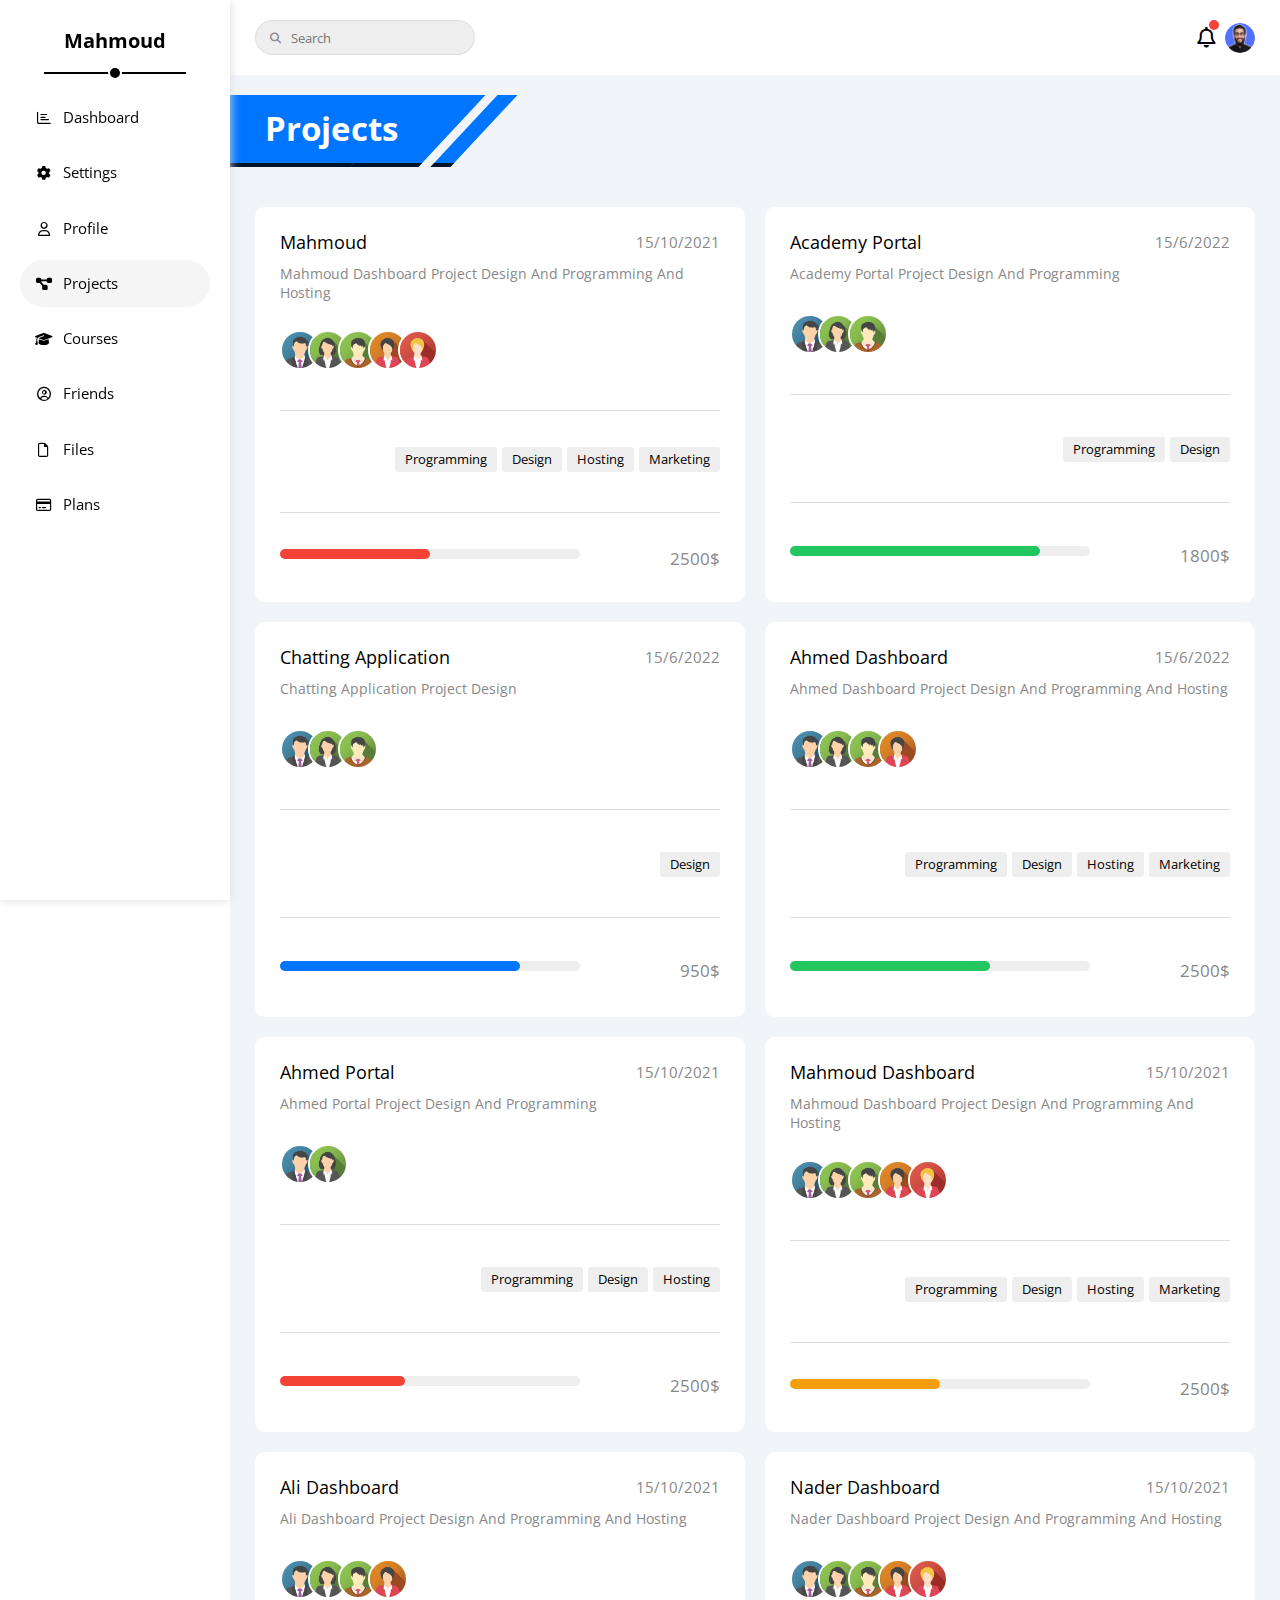
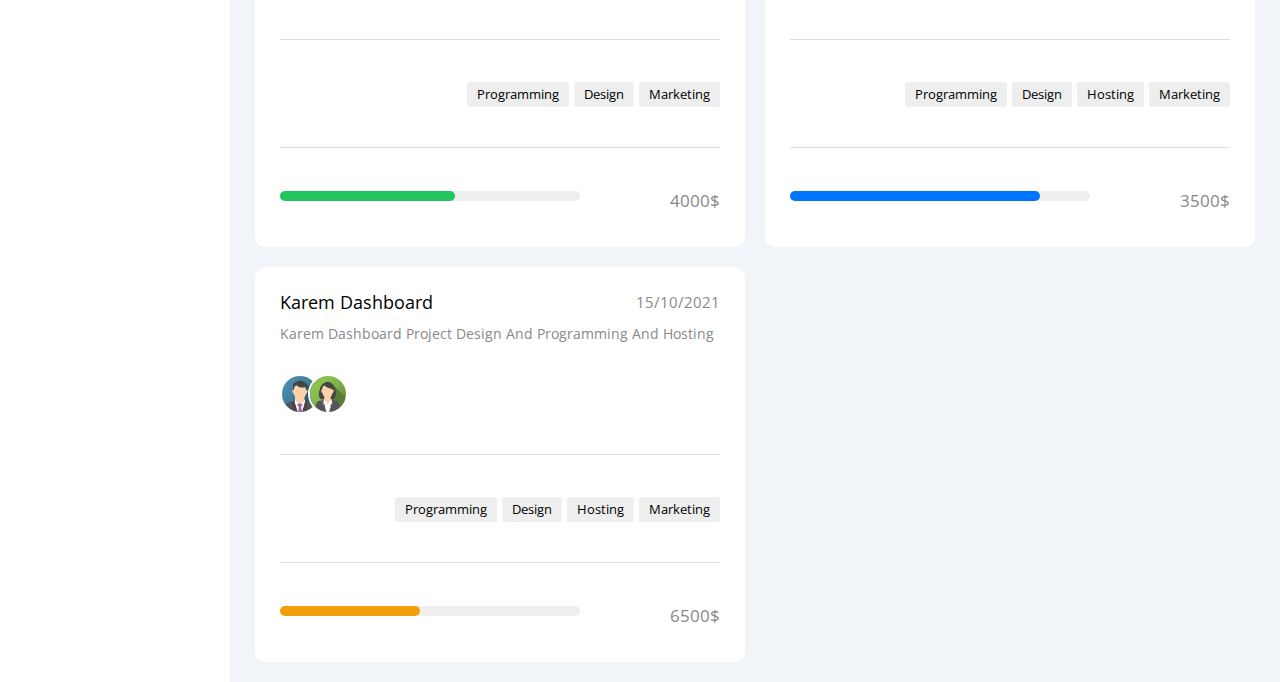
==== projects.html @ 9f6b550f "upload the project" ====
<!DOCTYPE html>
<html lang="en">

<head>
  <meta charset="UTF-8">
  <meta http-equiv="X-UA-Compatible" content="IE=edge">
  <meta name="viewport" content="width=device-width, initial-scale=1.0">
  <meta name="description" content="my third project with html and css only , and it is a fully responsive">
  <!-- to normalize all elements -->
  <link rel="stylesheet" href="css/normalize.css">
  <!-- fontawesome -->
  <link rel="stylesheet" href="css/all.min.css">
  <!-- fonts -->
  <link rel="preconnect" href="https://fonts.googleapis.com" />
  <link rel="preconnect" href="https://fonts.gstatic.com" crossorigin />
  <link href="https://fonts.googleapis.com/css2?family=Open+Sans:wght@300;500&#038;display=swap" rel="stylesheet" />
  <!-- style sheet  -->
  <link rel="stylesheet" href="css/framework.css">
  <link rel="stylesheet" href="css/style.css">
  <title>M-Projects</title>
</head>

<body>
  <div class="page">
    <aside>
      <p class="letter">M</p>
      <p class="word">Mahmoud</p>
      <ul>
        <li>
          <a href="index.html"><i class="fa-regular fa-chart-bar fa-fw"></i><span>Dashboard</span></a>
        </li>
        <li><a href="settings.html"><i class="fa-solid fa-gear fa-fw"></i><span>Settings</span></a></li>
        <li>
          <a href="profile.html"><i class="fa-regular fa-user fa-fw"></i><span>Profile</span></a>
        </li>
        <li class="active"><a href="projects.html"><i
              class="fa-solid fa-diagram-project fa-fw"></i><span>Projects</span></a></li>
        <li><a href="courses.html"><i class="fa-solid fa-graduation-cap fa-fw"></i><span>Courses</span></a></li>
        <li><a href="friends.html"><i class="fa-regular fa-circle-user fa-fw"></i><span>Friends</span></a></li>
        <li><a href="files.html"><i class="fa-regular fa-file fa-fw"></i><span>Files</span></a></li>
        <li><a href="plans.html"><i class="fa-regular fa-credit-card fa-fw"></i><span>Plans</span></a></li>
      </ul>
    </aside>

    <main>
      <section class="head-section">
        <form class="text-field">
          <input type="search" name="" id="" placeholder="Search">
        </form>

        <div class="profile-info">
          <i class="fa-regular fa-bell fa-lg"></i>
          <img src="imgs/me.png" alt="">
        </div>
      </section>


      <div class="main-main">
        <section class="title">
          projects
        </section>

        <section class="mid-section">
          <div class="card card22 c-proj" date="15/10/2021">
            <div class="title-small">
              <p class="fw-normal">Mahmoud </p>
              <span>Mahmoud Dashboard Project Design And Programming And Hosting</span>
            </div>

            <div class="container-col">
              <div class="images">
                <img src="imgs/team-01.png" alt="">
                <img src="imgs/team-02.png" alt="">
                <img src="imgs/team-03.png" alt="">
                <img src="imgs/team-04.png" alt="">
                <img src="imgs/team-05.png" alt="">
              </div>

              <div class="skills card22-s">
                <span>Programming</span>
                <span>Design</span>
                <span>Hosting</span>
                <span>Marketing</span>
              </div>

              <div class="card22-bar">
                <span class="br-down"></span>
                <span class="br-up back-red" style="width: 150px;"></span>
                <span class="cash">2500$</span>
              </div>
            </div>
          </div>

          
          <div class="card card22 c-proj" date="15/6/2022">
            <div class="title-small">
              <p class="fw-normal">Academy Portal</p>
              <span>Academy Portal Project Design And Programming</span>
            </div>

            <div class="container-col">
              <div class="images">
                <img src="imgs/team-01.png" alt="">
                <img src="imgs/team-02.png" alt="">
                <img src="imgs/team-03.png" alt="">
              </div>

              <div class="skills card22-s">
                <span>Programming</span>
                <span>Design</span>
              </div>

              <div class="card22-bar">
                <span class="br-down"></span>
                <span class="br-up back-green" style="width: 250px;"></span>
                <span class="cash">1800$</span>
              </div>
            </div>
          </div>

          <div class="card card22 c-proj" date="15/6/2022">
            <div class="title-small">
              <p class="fw-normal">Chatting Application</p>
              <span>Chatting Application Project Design</span>
            </div>

            <div class="container-col">
              <div class="images">
                <img src="imgs/team-01.png" alt="">
                <img src="imgs/team-02.png" alt="">
                <img src="imgs/team-03.png" alt="">
              </div>

              <div class="skills card22-s">
                <span>Design</span>
              </div>

              <div class="card22-bar">
                <span class="br-down"></span>
                <span class="br-up back-blue" style="width: 240px;"></span>
                <span class="cash">950$</span>
              </div>
            </div>
          </div>

          <div class="card card22 c-proj" date="15/6/2022">
            <div class="title-small">
              <p class="fw-normal">Ahmed Dashboard</p>
              <span>Ahmed Dashboard Project Design And Programming And Hosting</span>
            </div>

            <div class="container-col">
              <div class="images">
                <img src="imgs/team-01.png" alt="">
                <img src="imgs/team-02.png" alt="">
                <img src="imgs/team-03.png" alt="">
                <img src="imgs/team-04.png" alt="">
              </div>

              <div class="skills card22-s">
                <span>Programming</span>
                <span>Design</span>
                <span>Hosting</span>
                <span>Marketing</span>
              </div>

              <div class="card22-bar">
                <span class="br-down"></span>
                <span class="br-up back-green" style="width: 200px;"></span>
                <span class="cash">2500$</span>
              </div>
            </div>
          </div>

          <div class="card card22 c-proj" date="15/10/2021">
            <div class="title-small">
              <p class="fw-normal">Ahmed Portal</p>
              <span>Ahmed Portal Project Design And Programming</span>
            </div>

            <div class="container-col">
              <div class="images">
                <img src="imgs/team-01.png" alt="">
                <img src="imgs/team-02.png" alt="">
              </div>

              <div class="skills card22-s">
                <span>Programming</span>
                <span>Design</span>
                <span>Hosting</span>
              </div>

              <div class="card22-bar">
                <span class="br-down"></span>
                <span class="br-up back-red" style="width: 125px;"></span>
                <span class="cash">2500$</span>
              </div>
            </div>
          </div>

          <div class="card card22 c-proj" date="15/10/2021">
            <div class="title-small">
              <p class="fw-normal">Mahmoud Dashboard</p>
              <span>Mahmoud Dashboard Project Design And Programming And Hosting</span>
            </div>

            <div class="container-col">
              <div class="images">
                <img src="imgs/team-01.png" alt="">
                <img src="imgs/team-02.png" alt="">
                <img src="imgs/team-03.png" alt="">
                <img src="imgs/team-04.png" alt="">
                <img src="imgs/team-05.png" alt="">
              </div>

              <div class="skills card22-s">
                <span>Programming</span>
                <span>Design</span>
                <span>Hosting</span>
                <span>Marketing</span>
              </div>

              <div class="card22-bar">
                <span class="br-down"></span>
                <span class="br-up back-orange" style="width: 150px;"></span>
                <span class="cash">2500$</span>
              </div>
            </div>
          </div>

          <div class="card card22 c-proj" date="15/10/2021">
            <div class="title-small">
              <p class="fw-normal">Ali Dashboard</p>
              <span>Ali Dashboard Project Design And Programming And Hosting</span>
            </div>

            <div class="container-col">
              <div class="images">
                <img src="imgs/team-01.png" alt="">
                <img src="imgs/team-02.png" alt="">
                <img src="imgs/team-03.png" alt="">
                <img src="imgs/team-04.png" alt="">
              </div>

              <div class="skills card22-s">
                <span>Programming</span>
                <span>Design</span>
                <span>Marketing</span>
              </div>

              <div class="card22-bar">
                <span class="br-down"></span>
                <span class="br-up back-green" style="width: 175px;"></span>
                <span class="cash">4000$</span>
              </div>
            </div>
          </div>

          <div class="card card22 c-proj" date="15/10/2021">
            <div class="title-small">
              <p class="fw-normal">Nader Dashboard</p>
              <span>Nader Dashboard Project Design And Programming And Hosting</span>
            </div>

            <div class="container-col">
              <div class="images">
                <img src="imgs/team-01.png" alt="">
                <img src="imgs/team-02.png" alt="">
                <img src="imgs/team-03.png" alt="">
                <img src="imgs/team-04.png" alt="">
                <img src="imgs/team-05.png" alt="">
              </div>

              <div class="skills card22-s">
                <span>Programming</span>
                <span>Design</span>
                <span>Hosting</span>
                <span>Marketing</span>
              </div>

              <div class="card22-bar">
                <span class="br-down"></span>
                <span class="br-up back-blue" style="width: 250px;"></span>
                <span class="cash">3500$</span>
              </div>
            </div>
          </div>

          <div class="card card22 c-proj" date="15/10/2021">
            <div class="title-small">
              <p class="fw-normal">Karem Dashboard</p>
              <span>Karem Dashboard Project Design And Programming And Hosting</span>
            </div>

            <div class="container-col">
              <div class="images">
                <img src="imgs/team-01.png" alt="">
                <img src="imgs/team-02.png" alt="">
              </div>

              <div class="skills card22-s">
                <span>Programming</span>
                <span>Design</span>
                <span>Hosting</span>
                <span>Marketing</span>
              </div>

              <div class="card22-bar">
                <span class="br-down"></span>
                <span class="br-up back-orange" style="width: 140px;"></span>
                <span class="cash">6500$</span>
              </div>
            </div>
          </div>


        </section>

      </div>

    </main>
  </div>
</body>

</html>
---- css/framework.css ----
.c-orange {
    color: #f59e0b;
}
.back-orange {
    background-color: #f59e0b;
}

.back-orange-opacity {
    background-color: #f59f0b60;
}

.c-red {
    color: #f44336;
}

.back-red {
    background-color: #f44336;
}
.back-red-opacity {
    background-color: #f4433685;
}


.c-blue {
    color: #0075ff;
}
.back-blue {
    background-color: #0075ff;
}

.back-blue-opacity {
    background-color: #0077ff6b;
}


.c-green {
    color: #22c55e;
}
.back-green {
    background-color: #22c55e;
}

.back-green-opacity {
    background-color: #22c55e6e;
}

.container-col  {
    display: flex;
    flex-direction: column;
    justify-content: space-around;
    gap: 20px;
    height: 100%;
}

.container-row {
    display: flex;
    justify-content: space-between;
    align-items: center;
    
}

.not-img{
    width: auto;
    height: auto;
    border-radius: 0;
}

.twit {
    background-color: #1da1f2 !important;
}

.face {
    background-color: #1877f2 !important;
}

.yotube {
    background-color: #ff0000 !important;
}

.linked {
    background-color: #0077b5 !important;
}

.fw-normal {
    font-weight: normal !important;
}
---- css/style.css ----
@import url('https://fonts.googleapis.com/css2?family=Cairo:wght@600&display=swap');


* {
	box-sizing: border-box;
	-webkit-box-sizing: border-box;
	-moz-box-sizing: border-box;
	padding: 0;
	margin: 0;
}

:root {
	--c-input-back: #eee;
	--c-grey-opacity: #f6f6f6;
	--c-font-gray: #888;
	--c-border-gray: #ddd;
	--c-red: #f44336;
	--c-orange: #f59e0b;
	--c-green: #22c55e;
	--c-blue: #0075ff;
	--twit: #1da1f2;
	--face: #1877f2;
	--yotube: #ff0000;
	--linked: #0077b5;
	--hover: #f5f5f5;
	--transition-time: 0.5s;
}

html {
	scroll-behavior: smooth;
	font-size: 10px;
}



body {
	font-family: "Open Sans", sans-serif;
	text-transform: capitalize;
	font-weight: normal;

}

a {
	text-decoration: none;
	cursor: pointer;
	color: unset;
}

ul {
	list-style: none;
}

.container {
	padding-left: 15px;
	padding-right: 15px;
	margin-left: auto;
	margin-right: auto;
}

.main-title {
	margin-bottom: 30px;
	line-height: 1.6;
}

.main-title span {
	color: var(--c-font-gray);
}

.title-small p {
	font-weight: bold;
	font-size: 1.6rem;
	margin-bottom: 3px;
}

.title-small span {
	color: var(--c-font-gray);
	font-size: 1.25rem;
}


/* mobile */
@media (max-width: 767px) {
	.main-title {
		text-align: center;
		margin-bottom: 20px;
	}
}

img {
	width: 30px;
	height: 30px;
	border-radius: 50%;
}

button {
	padding: 5px 20px;
	font-size: 1.3rem;
	font-weight: bold;
	letter-spacing: 1.5px;
	line-height: 2rem;
	color: white;
	background-color: var(--c-red);
	border: transparent;
	outline: transparent;
	border-radius: 9999px;
	text-transform: capitalize;
	cursor: pointer;
}

/* mobile */
@media (max-width: 767px) {
	/* .container {
				width: 650px;
		} */
}

/* Small */
@media (min-width: 768px) {
	.container {
		width: 750px;
	}
}

/* Medium */
@media (min-width: 992px) {
	.container {
		width: 970px;
	}
}

/* Large */
@media (min-width: 1200px) {
	.container {
		width: 1170px;
	}
}

/* start home page */
.page {
	display: flex;
	min-height: 100vh;
	width: 100%;
	overflow: hidden;
}

/* start aside bar */
aside {
	width: 230px;
	padding: 20px;
	display: flex;
	align-items: center;
	flex-direction: column;
	gap: 20px;
	box-shadow: 0 0 10px var(--c-border-gray);
	height: 100vh;
	position: fixed;
	background-color: white;
	z-index: 99999;
}


/* mobile */
@media (max-width: 767px) {
	aside {
		width: 60px;
		padding: 10px;
	}
}

aside p {
	font-size: 2rem;
	font-weight: bold;
	line-height: 2px;
	color: black;
	padding: 20px 20px 30px 20px;
	display: flex;
	justify-content: center;
	align-items: center;
	border-bottom: 2px solid black;
	position: relative;
}


aside p::before {
	content: '';
	position: absolute;
	width: 10px;
	height: 10px;
	border-radius: 50%;
	background-color: black;
	border: 2px solid white;
	bottom: -8px;
}

.letter {
	display: none;
}

/* mobile */
@media (max-width: 767px) {
	.letter {
		display: block;
		font-size: 2.5rem;
		border-bottom: none;


	}

	aside .word {
		border-bottom: none;
		padding: 15px;
		display: none;
	}

	aside p::before {
		display: none;
	}
}

aside ul {
	display: flex;
	flex-direction: column;
	gap: 8px;
	width: 100%;

}

aside ul li {
	width: 100%;
	border-radius: 9999px;
	padding: 15px;
	cursor: pointer;
	display: flex;
	align-items: center;
	justify-content: flex-start;
}

.active {
	background-color: #f5f5f5;
}

@media (max-width: 767px) {
	aside ul li {
		display: flex;
		justify-content: center;
	}
}

aside ul li:hover {
	background-color: var(--c-grey-opacity);
}

aside ul a {
	font-size: 1.5rem;

}

aside ul i {
	font-size: 1.4rem;
	margin-right: 10px;
}


/* mobile */
@media (max-width: 767px) {
	aside ul li span {
		display: none;
	}

	aside ul i {
		margin-right: 0;
	}
}

/* end aside bar */

/* start main */
main {
	margin-left: 230px;
	width: 100%;
	display: flex;
	flex-direction: column;
}

/* mobile */
@media (max-width: 767px) {
	main {
		margin-left: 60px;
		width: 100%;
	}

}

main section {
	padding: 20px 25px;
}

/* start head-section */
main .head-section {
	display: flex;
	width: 100%;
	justify-content: space-between;
	align-items: center;

}

.head-section .text-field input {
	width: 220px;
	height: 35px;
	padding: 10px 35px;
	font-size: 1.3rem;
	border-radius: 9999px;
	border: 1px solid var(--c-border-gray);
	outline: transparent;
}

.head-section .text-field {
	position: relative;
}

.head-section .text-field::before {
	font-family: "Font Awesome 6 Free";
	content: "\f002";
	font-weight: 900;
	left: 20px;
	top: 50%;
	transform: translate(-50%, -50%);
	position: absolute;
	font-size: 1.1rem;
	display: flex;
	justify-content: center;
	align-items: center;
	color: #888a97;
}

.head-section .profile-info {
	display: flex;
	align-items: center;
	justify-content: center;
	gap: 10px;
	position: relative;
	cursor: pointer;
}

.head-section .profile-info i {
	font-size: 2.1rem;
	display: flex;
	align-items: center;
}

.head-section .profile-info::before {
	content: '';
	position: absolute;
	width: 10px;
	height: 10px;
	border-radius: 50%;
	background-color: var(--c-red);
	left: 12px;
	top: -3px;
}




/* end head-section */

/* start main-main */
.main-main {
	display: flex;
	flex-direction: column;
	gap: 20px;
	background-color: #f1f5f9;
}

.title {
	margin-top: 20px;
	margin-left: -5px;
	font-size: 3.3rem;
	background-color: #0075ff;
	color: white;
	font-weight: bold;
	position: relative;
	padding: 15px 20px 15px 40px;
	left: 0;
	width: fit-content;
	z-index: 2;
	border-bottom: 4px solid #001329;


}


.title::after {
	content: '';
	position: absolute;
	width: 68px;
	height: 100%;
	background-color: #0075ff;
	right: -34px;
	transform: skew(-43deg, 0deg);
	top: 0px;
	z-index: -1;
	border-bottom: 4px solid #001329;


}

.title::before {
	content: "";
	position: absolute;
	width: 20px;
	height: 100%;
	background-color: #0075ff;
	right: -66px;
	transform: skew(-43deg, 0deg);
	top: 0px;
	z-index: -1;
	border-bottom: 4px solid #001329;




}

/* start mid-section */
.mid-section {
	display: grid;
	grid-template-columns: repeat(auto-fill, minmax(450px, 1fr));
	gap: 20px;
}


/* mobile */
@media (max-width: 767px) {
	.mid-section {
		display: grid;
		grid-template-columns: repeat(auto-fill, minmax(290px, 1fr));
	}
}

.card:not(.card1) {
	padding: 25px;
}

.card {
	font-size: 1.7rem;
	display: flex;
	flex-direction: column;
	background-color: white;
	border-radius: 10px;
	min-height: 395px;
}


.back-account {
	padding: 25px;
	display: flex;
	justify-content: space-between;
	background-color: var(--c-input-back);
	position: relative;
	border-radius: 10px 10px 0 0;
}

.back-welcome {
	display: flex;
	flex-direction: column;
	gap: 40px;
}

.back-welcome p {
	margin: 0 0 25px 0;
	font-weight: bold;
	line-height: 1.5;
	font-size: 2.2rem;


}

.back-welcome p span {
	font-weight: normal;
}


.back-welcome img {
	width: 60px;
	height: 60px;
	border: 5px solid white;
	position: absolute;
	bottom: -20px;
}

.back-img {
	display: flex;
	align-items: flex-start;
}

.back-img img {
	width: 200px;
}

/* mobile */
@media (max-width: 767px) {
	.back-img img {
		display: none;
	}
}

.card1 .container-row {
	padding: 40px;
	width: 100%;
	text-align: center;
	position: relative;
}

.card1 .container-row::after {
	content: '';
	position: absolute;
	left: 0;
	bottom: 15px;
	width: 100%;
	height: 2px;
	background-color: var(--c-border-gray);
}


.card1 .container-row p {
	font-size: 1.8rem;
	margin-bottom: 10px;
}

.card1 .container-row span {
	font-size: 1.5rem;

}


.btn {
	padding: 30px;
	display: flex;
	align-items: center;
	justify-content: flex-end;
}

.btn button {
	background-color: var(--c-blue);
}

.card2 {
	display: flex;
	flex-direction: column;
}


.card2 form {
	display: flex;
	flex-direction: column;
	justify-content: space-between;
	height: 100%;
}

.card2 form input,
textarea {
	border-radius: 5px;
	padding: 15px;
	width: 100%;
	outline: transparent;
	border: transparent;
	background-color: var(--c-input-back);
	border: 1px solid var(--c-border-gray);
	font-size: 1.5rem;
	resize: none;
	text-transform: capitalize;
}

.card2 form button {
	width: fit-content;
	align-self: flex-end;
}

.card3-container {
	display: flex;
	flex-direction: column;
	justify-content: space-between;
	height: 100%;
}

.card3-container>div {
	display: flex;
	gap: 20px;
}

.card3-container>div .sign {
	width: 80px;
	height: 60px;
	display: flex;
	justify-content: center;
	align-items: center;
}

.text {
	display: flex;
	flex-direction: column;
	justify-content: space-evenly;
	width: 100%;
	position: relative;
}



.spn {
	position: relative;
}

.spn::after {
	content: attr(num);
	position: absolute;
	top: -40px;
	right: -25px;
	padding: 5px 10px;
	border-radius: 10px;
	color: white;
	font-size: 1.5rem;
}

.spn::before {
	content: '';
	position: absolute;
	top: -15px;
	right: -10px;
	border: 10px solid;
	border-color: transparent;
}


/* mobile */
@media (max-width: 767px) {
	.spn::after {
		padding: 2px 5px;
		font-size: 1.3rem;
		top: -28px;
		right: -18px;

	}

	.spn::before {
		top: -10px;
		right: -6px;
		border: 6px solid;
		border-color: transparent;

	}
}

.back-blue::before {
	border-top-color: var(--c-blue);
}

.back-blue::after {
	background-color: var(--c-blue);
}

.back-orange::before {
	border-top-color: var(--c-orange);

}

.back-orange::after {
	background-color: var(--c-orange);
}

.back-green::before {
	border-top-color: var(--c-green);
}

.back-green::after {
	background-color: var(--c-green);
}


.text p {
	color: var(--c-font-gray);
	font-weight: normal;
	font-size: 1.5rem;
}

.text>span {
	font-weight: bold;
}

.bar span {
	height: 5px;
	display: block;
}

.bar span:nth-child(1) {
	position: relative;
	top: 5px;
}



.card4-container {
	display: grid;
	grid-template-columns: repeat(auto-fill, minmax(200px, 1fr));
	gap: 20px;
}

.card4-container>div {
	display: flex;
	flex-direction: column;
	gap: 10px;
	justify-content: center;
	align-items: center;
	border: 1px solid #ddd;
	padding: 15px 10px;
	border-radius: 10px;
}

.card4-container>div i {
	font-size: 2.5rem;

}

.card4-container>div>span {
	font-weight: bold;
	font-size: 2rem;

}

.card4-container>div>p {
	color: var(--c-font-gray);

}

.pic {
	margin-right: 20px;
}

.pic img {
	width: 100px;
	border-radius: 10px;
}

.container-row>span {
	font-size: 1.2rem;
	background-color: var(--c-grey-opacity);
	padding: 10px;
	border-radius: 6px;
}

.card5 .container-col>.container-row:not(:last-child) {
	padding-bottom: 10px;
	border-bottom: 1px solid var(--c-border-gray);
}


@media (max-width: 767px) {
	.card5 .container-col .container-row {
		flex-direction: column;
		gap: 20px;
	}

	.card5 .container-col>.container-row:not(:last-child) {
		padding-bottom: 25px;
	}

	.card5 .title-small {
		text-align: center;
	}
}

.card6 .container-row i {
	transition: 0.5s;
	cursor: pointer;
}

.card6 .container-row i:hover {
	color: var(--c-red);
}

.svg {
	margin-right: 20px;
}

.svg img {
	width: 40px;
	height: 40px;
}


.card8 .container-col>.container-row:not(:last-child) {
	padding-bottom: 10px;
	border-bottom: 1px solid var(--c-border-gray);
}


.card9 {
	position: relative;
}


.card9 img {
	position: absolute;
	bottom: 0;
	right: 0;
	width: 170px;
	opacity: 10%;
}

/* mobile */
@media (max-width: 767px) {
	.card9 img {
		display: none;
	}
}

.card9 .circle {
	position: relative;
	display: inline-block;
	width: 20px;
	height: 20px;
	border-radius: 50%;
}

.card9 .circle::before {
	position: absolute;
	content: '';
	left: 50%;
	top: -5px;
	transform: translate(-50%, 0);
	width: 25px;
	height: 26px;
	border-radius: 50%;
	border: 2px solid var(--c-blue);
}

.card9 .circle:not(.last):after {
	position: absolute;
	content: '';
	left: 50%;
	bottom: -36px;
	translate: -50%;
	width: 3px;
	height: 31px;
	background-color: #0075ff;
}

.animation {
	animation: ani-1 infinite 2s;
}

@keyframes ani-1 {

	0%,
	100% {
		background-color: #0077ff00;
	}

	50% {
		background-color: #0077ff;
	}
}

/* mobile */
@media (max-width: 767px) {

	.card9 .container-col {
		gap: 0;
	}

	.card9 .circle:not(.last):after {
		position: absolute;
		content: '';
		left: 50%;
		bottom: -38px;
		translate: -50%;
		width: 3px;
		height: 35px;
		background-color: #0075ff;
	}


}

@media (max-width: 452px) {
	.card9 .ff::after {
		position: absolute;
		content: '';
		left: 50%;
		translate: -50%;
		width: 3px;
		background-color: #0075ff;
		bottom: -30px !important;
		height: 28px !important;
	}
}

.card9 ul li {
	display: flex;
	gap: 20px;
	align-items: center;
}

.card10 .title-small {
	margin-left: 30px;
	padding-left: 20px;
	position: relative;
}

.card10 .title-small::before {
	position: absolute;
	content: '';
	left: -30px;
	top: 50%;
	transform: translateY(-50%);
	width: 15px;
	height: 15px;
	border-radius: 50%;
}

.t1::before {
	background-color: var(--c-blue);
}

.t1 {
	border-left: 3px solid var(--c-blue);
}

.t2::before {
	background-color: var(--c-green);
}

.t2 {
	border-left: 3px solid var(--c-green);
}

.t3::before {
	background-color: var(--c-orange);
}

.t3 {
	border-left: 3px solid var(--c-orange);
}

.t4::before {
	background-color: var(--c-red);
}

.t4 {
	border-left: 3px solid var(--c-red);
}


.card11 .cr-1 {
	justify-content: flex-start;
	gap: 20px;
}

.card11 .container-row img {
	width: 60px;
	height: 60px;
}


.card11 .container-col>p {
	line-height: 1.8;
	font-size: 1.9rem;
	font-family: 'Cairo', sans-serif;
	height: 100%;
	margin-top: -10px;
}

.card11 .title-small {
	align-self: flex-start;
	margin-top: 7px;
}


.card11 .container-col>div:first-child,
.card11 .container-col>p {
	padding-bottom: 10px;

	border-bottom: 1px solid var(--c-border-gray);
}

.card11 i {
	margin-right: 10px;
	color: var(--c-font-gray);
}


.card12 .title-small span {
	font-size: 1.8rem;
}

.card12-logo {
	margin-right: 20px;
}

.card12 .container-row>span {
	color: white;
	font-size: 1.6rem;
	margin-right: 10px;
	padding: 5px 10px;
}

.card12-logo i {
	font-size: 3rem;
	width: 55px;
	height: 55px;
	display: flex;
	justify-content: center;
	align-items: center;
	color: white;
}

.c12-1 {
	background-color: rgb(29 161 242 / 20%);
}

.c12-2 {
	background-color: rgba(24, 119, 242, 20%);
}

.c12-3 {
	background-color: rgba(255, 0, 0, 20%);
}

.c12-4 {
	background-color: rgba(0, 119, 181, 20%);
}


/* mobile */
@media (max-width: 767px) {
	.card:not(.card1) {
		padding: 20px;
	}

	.card12 .title-small span {
		font-size: 1.2rem;
	}

	.card12-logo i {
		width: 45px;
		height: 45px;
	}

	.card12 .container-row>span {
		font-size: 1.1rem;
		margin-right: 10px;
		padding: 2.5px 7px;
	}
}

/* end mid-section */

/* start last section */
.last-section {
	margin-top: -30px;
	display: grid;

}

.last-section .card {
	padding: 30px;
	overflow: auto;
	max-width: 100%;

}

.last-section table {
	border-collapse: collapse;
	border: 1px solid var(--c-border-gray);
}

@media (max-width: 1200px) {

	.last-section table {
		min-width: 1000px;
	}
}

.last-section th {
	text-align: start;
	background-color: var(--c-border-gray);
	padding: 15px;
	border: 1px solid var(--c-border-gray);


}

.last-section td {
	padding: 15px;
	border: 1px solid var(--c-border-gray);
}

.last-section tbody>tr td:nth-child(5) {
	display: flex;
	width: 100%;
	height: 100%;
}

.last-section tbody>tr td:nth-child(5) img {
	border: 2px solid white;
}

.last-section tbody>tr td:nth-child(5) img:nth-child(2) {
	position: relative;
	left: -12px;
}

.last-section tbody>tr td:nth-child(5) img:nth-child(3) {
	position: relative;
	left: -25px;
}

.last-section tbody>tr td:nth-child(5) img:nth-child(4) {
	position: relative;
	left: -35px;
}

/* end last section */
/* end main-main */
/* end main */

/* end home page */

/* start settings page */
.card13 .container-col .container-row:nth-child(1) {
	gap: 20px;
}

.card13 .container-row>span,
.card15 .c15-2>span {
	width: 77px;
	height: 32px;
	border-radius: 9999px;
	background-color: var(--c-blue);
	position: relative;
	cursor: pointer;
}

.card13 .container-row>span::after,
.card15 .c15-2>span::after {
	font-family: "Font Awesome 6 Free";
	content: "\f00d";
	position: absolute;
	right: 5px;
	top: 50%;
	width: 24px;
	height: 24px;
	transform: translateY(-50%);
	border-radius: 50%;
	font-weight: 900;
	display: flex;
	justify-content: center;
	align-items: center;
	background-color: white;
	color: var(--c-blue);
	cursor: pointer;
}

.card14 .container-col>.container-col,
.card14 .container-col>.container-row .container-col {
	gap: 10px;
	justify-content: center;
}

.card14 label {
	font-size: 1.5rem;
}

form:not(.chek) input {
	width: 100%;
	padding: 7.5px 15px;
	border-radius: 6px;
	border-bottom-left-radius: 0;
	border-top-left-radius: 0;
	border: none;
	border: 1px solid var(--c-border-gray);
	background-color: var(--c-input-back);
	outline: none;
}

.card14 .container-col>.container-row .container-col {
	max-width: 65%;
	flex: 1;
}

.card14 .container-col>.container-row span,
.card15 .container-row:not(.c15-2)>span {
	align-self: flex-end;
	font-size: 1.6rem;
	background-color: var(--c-blue);
	color: white;
}

@media (max-width:767px) {

	.card14 .container-col>.container-row span,
	.card15 .container-row:not(.c15-2)>span {
		font-size: 1.4rem;
	}
}

.card15 .container-col>.container-row:not(:nth-child(3)) {
	padding-top: 20px;
	padding-bottom: 20px;
	border-bottom: 1px solid var(--c-border-gray);
}

.card16 input {
	position: relative;
	height: 40px;
	border-left-color: transparent;
	border-top-left-radius: 0;
	border-bottom-left-radius: 0;
}


.card16 form div {
	display: flex;
	align-items: center;
}

.card16 form div i {
	display: flex;
	justify-content: center;
	align-items: center;
	padding: 0 20px;
	width: 30px;
	height: 40px;
	border: 1px solid;
	border-color: var(--c-border-gray);
	border-bottom-left-radius: 6px;
	border-TOP-left-radius: 6px;
	background-color: #f3f3f3;
	color: rgba(0, 0, 0, 0.452);
	transition: 0.2s;
}


.chek div input {
	width: 0;
	height: 0;
}

.chek label {
	cursor: pointer;
}

input[type=checkbox],
input[type=radio] {
	position: relative;
	cursor: pointer;
	margin-right: 30px;
}

input[type=checkbox]:before {
	content: "";
	display: block;
	position: absolute;
	width: 20px;
	height: 20px;
	left: 0px;
	top: -17px;
	border: 2px solid #ddd;
	border-radius: 3px;
	background-color: white;
}


input[type=checkbox]:checked:after {
	font-family: "Font Awesome 6 Free";
	content: "\f00c";
	position: absolute;
	width: 20px;
	height: 20px;
	left: 1.5px;
	top: -18px;
	border-radius: 3px;
	font-size: 1.6rem;
	font-weight: 900;
	display: flex;
	justify-content: center;
	align-items: center;
	background-color: var(--c-blue);
	color: white;
	cursor: pointer;
}

input[type=checkbox]:checked::before {
	border: transparent;

}


.card18 .container-row {
	gap: 20px;

}

.card18 .container-row .container-col {
	border-radius: 6px;
	border: 2px solid var(--c-border-gray);
	padding: 15px;
	align-items: center;
	width: 100%;
}

.card18 .container-row .container-col i {
	font-size: 2.2rem;
}


input[type=radio]:before {
	content: "";
	display: block;
	position: absolute;
	width: 22px;
	height: 22px;
	border-radius: 50%;
	left: 0px;
	top: -20px;
	border: 3px solid var(--c-blue);
}

input[type=radio]:checked:after {
	content: "";
	position: absolute;
	width: 18px;
	height: 18px;
	left: 5px;
	top: -15px;
	border-radius: 50%;
	display: flex;
	justify-content: center;
	align-items: center;
	background-color: var(--c-blue);
	cursor: pointer;
}

.rad {
	padding-bottom: 20px;
	border-bottom: 2px solid var(--c-border-gray);
}

.card18 .container-row .container-col {
	cursor: pointer;
}

.card18 .container-row .container-col:hover {
	color: var(--c-blue);
	border-color: var(--c-blue);
}

/* mobile */
@media (max-width: 767px) {
	.mega {
		flex-direction: column;
	}
}

/* end settings page */

/* start profile page */
.card19 {
	grid-column: span 2;
	justify-content: center;
}


.card19 .prof {
	justify-content: center;
	align-items: center;
	padding: 0 40px 0 15px;
	border-right: 2px solid var(--c-border-gray);
}


.card19 .prof img {
	width: 150px;
	height: 150px;
}

.card19 .prof i {
	color: gold;
}

.card19-text {
	flex: 1;
}

.card19-text span {
	color: var(--c-font-gray);
}

.card19-text .container-col {
	padding: 20px;
}

.card19-text .container-row {
	font-size: 1.4rem;
	align-items: flex-start;
	flex-wrap: wrap;
	gap: 10px;
}

.card19-text .container-row p {
	min-width: calc(33% - 10px);
}

.card19-text .container-col:not(.card19-last) {
	border-bottom: 2px solid var(--c-border-gray);
}


/* mobile */
@media (max-width: 767px) {

	.card19-cont {
		flex-direction: column;
	}

	.card19 .prof {
		justify-content: center;
		align-items: center;
		padding: 0 0 20px 0px;
		border-bottom: 2px solid var(--c-border-gray);
		border-right: transparent;
	}
}

.cont {
	grid-column: span 2;
	display: flex;
	flex-wrap: wrap;
	gap: 20px;
}

.card20 {
	flex-basis: 330px;
}




.card20 .container-col div:not(:last-child) {
	padding-bottom: 20px;
	border-bottom: 1px solid var(--c-border-gray);
}

.skills span {
	padding: 5px 10px;
	background-color: var(--c-input-back);
	border-radius: 3px;
	font-size: 1.5rem;
}

.card21 {
	flex: 1;
}

.card21 img {
	width: 65px;
	height: 65px;
}

.card21-talk {
	flex: 1;
	display: flex;
	justify-content: space-between;
	align-items: center;
}

.card21-talk span {
	color: var(--c-font-gray);
}

.card21 .container-col>div {
	display: flex;
	gap: 20px;
}

.card21 .container-col>div:not(:last-child) {
	padding-bottom: 20px;
	border-bottom: 1px solid var(--c-border-gray);
}

.two {
	align-items: flex-end;
}

@media (max-width:992px) {
	.card20 {
		flex-basis: 100%;
		text-align: center;
	}
}

@media (max-width: 767px) {
	.card21-talk {

		flex-direction: column;
		justify-content: center;
		align-items: center;
		text-align: center;
	}

	.card21 .container-col>div {
		flex-direction: column;
		text-align: center;
		align-items: center;
	}

	.two {
		width: 100%;
		justify-content: center;
		align-items: center;
		margin-top: 20px;
	}
}

/* end profile page */

/* start projects page */

.c-proj {
	position: relative;
}

.c-proj::after {
	position: absolute;
	content: attr(date);
	right: 25px;
	top: 27px;
	font-size: 1.5rem;
	color: var(--c-font-gray);

}

.card22 .title-small {
	margin-bottom: 20px;

}

.card22 .title-small p {
	font-size: 1.8rem;
	margin-bottom: 10px;
}

.card22 .title-small span {
	font-size: 1.44rem;

}

.card22 .images {
	display: flex;
	position: relative;
}

.card22 .images img {
	border: 2px solid white;
	width: 40px;
	height: 40px;
}

.card22 .container-col>div:not(.card22-bar) {
	padding-bottom: 40px;
	border-bottom: 1px solid var(--c-border-gray);
}

.images img:nth-child(2) {
	position: relative;
	left: -12px;
}

.images img:nth-child(3) {
	position: relative;
	left: -22px;
}

.images img:nth-child(4) {
	position: relative;
	left: -32px;
}

.images img:nth-child(5) {
	position: relative;
	left: -42px;
}

.card22-s {
	display: flex;
	gap: 5px;
	justify-content: flex-end;
}

.card22-s span {
	font-size: 1.3rem;
}

.card22-bar {
	display: flex;
	justify-content: space-between;
	position: relative;
}

.card22-bar .br-down {
	width: 300px;
	height: 10px;
	border-radius: 9999px;
	background-color: var(--c-input-back);
	position: relative;
}

.card22-bar .br-up {
	height: 10px;
	border-radius: 9999px;
	position: absolute;
	left: 0;
	top: 0;
}

.cash {
	color: var(--c-font-gray);
}

@media (max-width: 767px) {

	.c-proj::after {
		position: absolute;
		content: attr(date);
		right: 25px;
		top: 25px;
		font-size: 1.2rem;
		color: var(--c-font-gray);

	}

	.card22-s {
		flex-direction: column;
	}

	.card22-s span {
		width: fit-content;
	}

	.card22-bar {
		max-width: 100%;
		flex-direction: column;
	}

	.card22-bar .br-down {
		width: auto;
		margin-bottom: 20px;
	}

	.cash {
		font-size: 1.6rem;
		text-align: center;
	}

}

/* end projects page */

/* start course page */

.m-s-course {
	display: grid;
	grid-template-columns: repeat(auto-fill, minmax(300px, 1fr));
	gap: 20px;
}

.card-course {
	background-color: white;
	border-radius: 10px;
	position: relative;
}

.card-course>img {
	position: absolute;
	left: 20px;
	top: 20px;
	width: 60px;
	height: 60px;
	border: 2px solid white;
}


.card-course>div:first-child img {
	max-width: 100%;
	border-top-left-radius: 10px;
	border-top-right-radius: 10px;
}

.card-course .title-small {
	padding: 20px 30px;
	border-bottom: 1px solid var(--c-border-gray);
}

.card-course .title-small p {
	margin-bottom: 15px;
	font-size: 1.8rem;
}

.card-course .title-small span {
	font-size: 1.5rem;
	line-height: 1.6;
}

.card-course .container-row {
	padding: 20px 30px;
	font-size: 1.5rem;
	color: var(--c-font-gray);
}

.card-course .container-row i {
	margin-right: 5px;
}

/* end course page */

/* start friends page */
.card-friends {
	padding: 15px;
	background-color: white;
}

.card-friends .contact {
	display: flex;
	gap: 10px;
	font-size: 1.5rem;
}

.card-friends .contact i {
	padding: 10px;
	background-color: var(--c-input-back);
	border-radius: 50%;
	transition: 0.3s;
}

.card-friends .contact i:hover {
	background-color: var(--c-blue);
	color: white;
	transform: scale(1.03);
	cursor: pointer;
}

.card-friends figure {
	text-align: center;
	padding-bottom: 20px;
	border-bottom: 1px solid var(--c-border-gray);
}

figure .title-small p {
	margin-bottom: 7px;
}

.card-friends figure img {
	width: 100px;
	height: 100px;
	margin-bottom: 15px;
}

.frnd {
	padding: 20px 0;
	border-bottom: 1px solid var(--c-border-gray);
}

.frnd div {
	font-size: 1.5rem;
	display: flex;
	gap: 13px;
	margin-bottom: 10px;
}

.card-friends .container-row {
	padding: 15px 0 0 0;
	align-items: center;
}

.card-friends .container-row>span {
	background-color: transparent;
	font-size: 1.3rem;
	color: var(--c-font-gray);
	padding: 0;

}

.card-friends .container-row>div {
	display: flex;
	gap: 5px;
}

.card-friends .container-row>div button {
	font-size: 1.1rem;
	padding: 5px 12px;
	font-weight: normal;
	border-radius: 10px;
}

/* end friends page */

/* start file page */

.m-s-file {
	display: grid;
	grid-template-columns: 30% 68%;
	gap: 2%;
}

.aside-file {
	background-color: white;
	border-radius: 10px;
	padding: 20px;
	max-height: 477px;
}

.aside-file .container-col {
	height: auto;
}

.aside-file .main-title h3 {
	font-size: 2.5rem;
}

.a-file-cont {
	display: flex;
	gap: 15px;
	align-items: center;
}

.aside-file .container-col>div {
	width: 100%;
	display: flex;
	align-items: center;
	justify-content: space-between;
}

.a-file-cont i {
	font-weight: 900;
	font-size: 25px;
	width: 50px;
	height: 50px;
	display: flex;
	justify-content: center;
	align-items: center;
}

.a-file-cont>div {
	display: flex;
	flex-direction: column;
	justify-content: space-between;
	gap: 5px;
}

.a-file-cont>div p {
	font-size: 1.6rem;

}

.aside-file span {
	font-size: 1.4rem;
	color: var(--c-font-gray);
}

.file-one {
	padding: 10px;
	border-radius: 10px;
	border: 1px solid var(--c-border-gray);
	cursor: pointer;
}


.file-container {
	display: grid;
	grid-template-columns: repeat(auto-fill, minmax(200px, 1fr));
	gap: 20px;
}

.file-card {
	background-color: white;
	border-radius: 10px;
	padding: 10px;
	transition: 0.5s;
}


.file-card i {
	font-size: 1.2rem;
	color: var(--c-font-gray);
}

.file-card:hover {
	cursor: pointer;
}

.file-card:hover i {
	animation: up-down 1s linear infinite;
	color: black;
}

@keyframes up-down {

	0%,
	10%,
	20%,
	50%,
	80%,
	100% {
		transform: translateY(0);
	}

	40%,
	60% {
		transform: translateY(10px);
	}


}

.file-card figure {
	text-align: center;
	padding: 15px 0;
}

.file-card figure img {
	width: 65px;
	height: 65px;
	margin-bottom: 20px;
	transition: var(--transition-time);
}

.file-card:hover img {
	transform: rotate(-10deg);
}

.file-card figure figcaption {
	font-size: 1.4rem;
	padding-bottom: 10px;
}

.file-card>span {
	padding-bottom: 10px;
	display: block;
}

.file-talk {
	padding-top: 10px;
	display: flex;
	justify-content: space-between;
	border-top: 1px solid var(--c-border-gray);
}

.file-card span {
	font-size: 1.3rem;
	color: var(--c-font-gray);
}

@media (max-width:992px) {
	.m-s-file {
		grid-template-columns: auto;
		gap: 20px;
	}
}

/* end file page */

/* start plans page */
.card-plans {
	background-color: white;
	padding: 20px;
	width: 100%;

}

.head-plan {
	height: 60px;
	color: white;
	display: flex;
	flex-direction: column;
	justify-content: center;
	align-items: center;
	gap: 5px;
	padding: 60px;
	position: relative;
	margin-bottom: 30px;
}

.head-plan::before {
	content: '';
	position: absolute;
	width: calc(100% - 15px);
	height: calc(100% - 15px);
	border: 4px solid white;
	top: 50%;
	left: 50%;
	transform: translate(-50%, -50%);
}

.head {
	font-size: 2.5rem;
	font-weight: bold;
}

.tail {
	font-size: 3.3rem;
	position: relative;
}

.tail::before {
	position: absolute;
	content: '$';
	left: -15px;
	top: 0;
	font-size: 2rem;
}

.plans-container {
	display: flex;
	flex-direction: column;
	gap: 10px;
	margin-bottom: 20px;
}

.one-plan {
	font-size: 1.6rem;
	padding: 10px 0 20px 0;
	position: relative;
	border-bottom: 1px solid var(--c-border-gray);
}

.one-plan::after {
	position: absolute;
	content: "\f05a";
	right: 5px;
	top: 50%;
	transform: translateY(-50%);
	font-weight: 900;
	font-family: "Font Awesome 6 Free";
	color: var(--c-font-gray);

}

.one-plan i {
	margin-right: 10px;
	font-size: 1.8rem;
}

.card-plans>div:last-child {
	display: flex;
	justify-content: center;
	align-items: center;
	color: var(--c-font-gray);
	font-size: 1.8rem;
}


/* Large */
@media (max-width: 1200px) {
	.m-s-plans {
		display: grid;
		grid-template-columns: auto;
		gap: 20px;
	}
}

@media (max-width: 767px) {
	.one-plan {
		font-size: 1.4rem;
	}
}

/* end plans page */
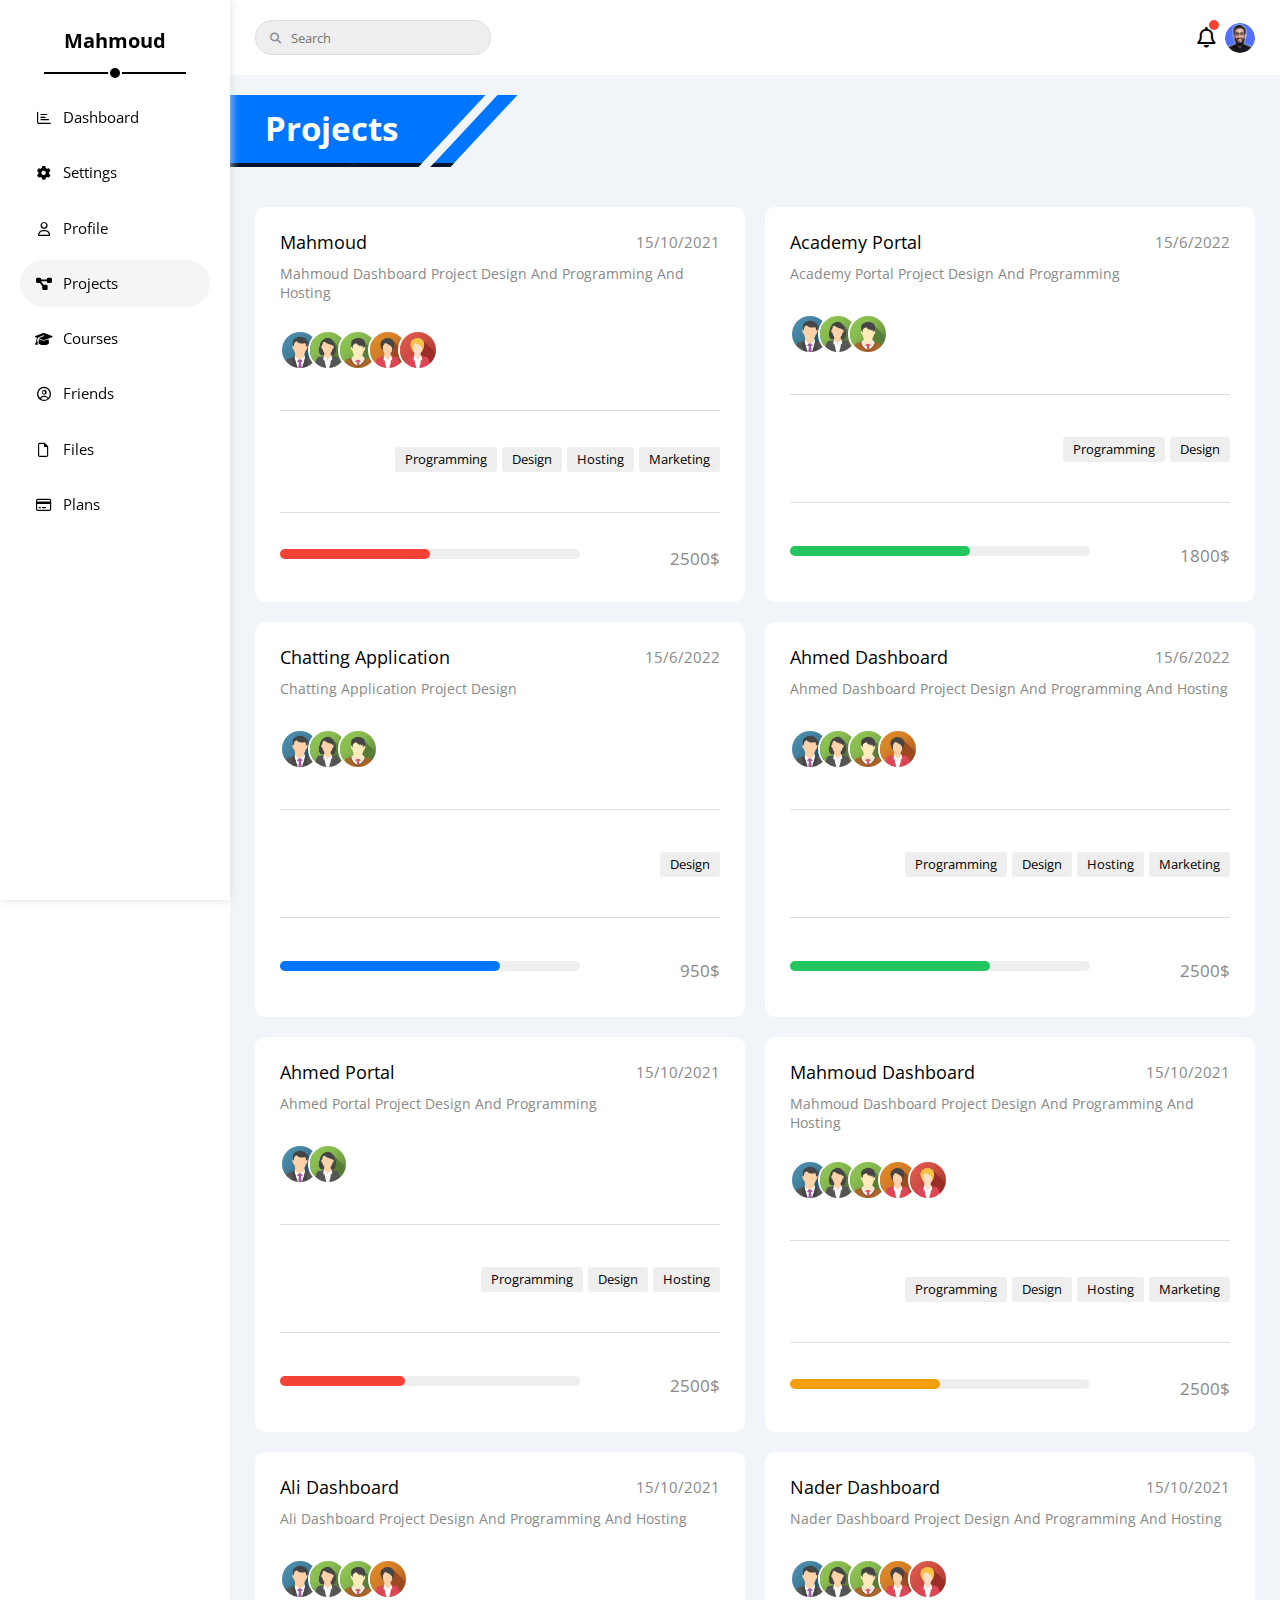
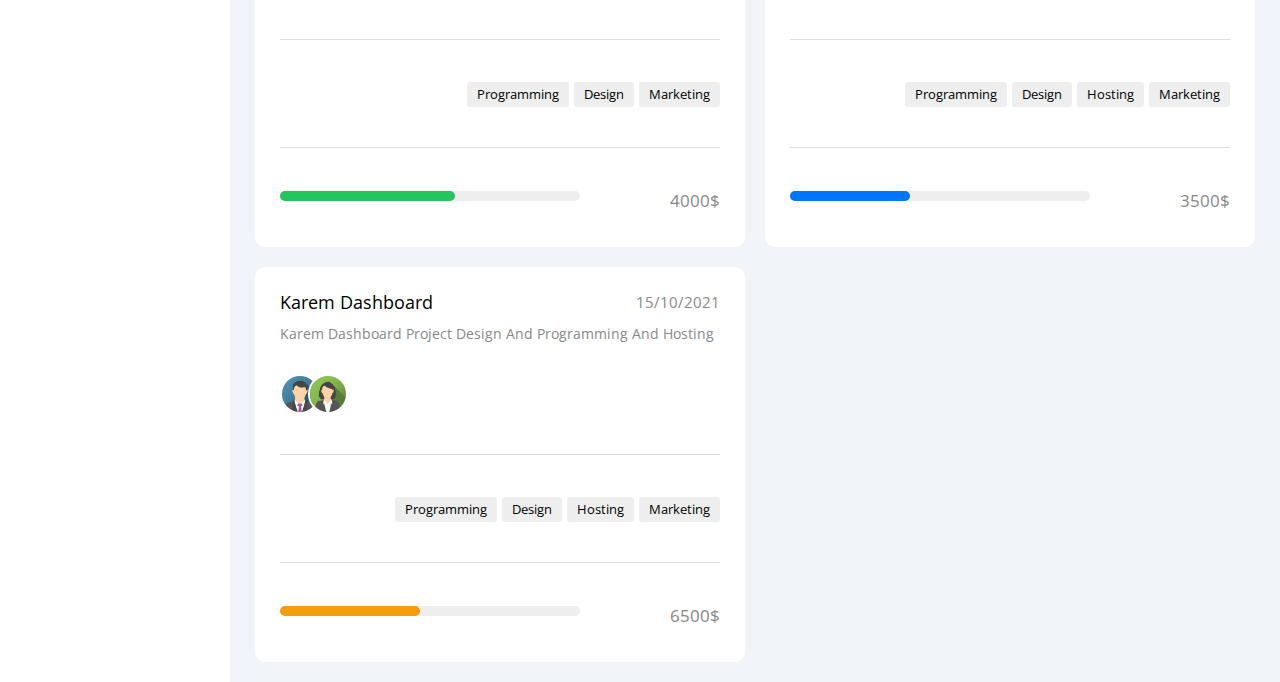
==== commit ebc43432: "Update projects.html" ====
--- a/projects.html
+++ b/projects.html
@@ -112,7 +112,7 @@
 
               <div class="card22-bar">
                 <span class="br-down"></span>
-                <span class="br-up back-green" style="width: 250px;"></span>
+                <span class="br-up back-green" style="width: 180px;"></span>
                 <span class="cash">1800$</span>
               </div>
             </div>
@@ -137,7 +137,7 @@
 
               <div class="card22-bar">
                 <span class="br-down"></span>
-                <span class="br-up back-blue" style="width: 240px;"></span>
+                <span class="br-up back-blue" style="width: 220px;"></span>
                 <span class="cash">950$</span>
               </div>
             </div>
@@ -280,7 +280,7 @@
 
               <div class="card22-bar">
                 <span class="br-down"></span>
-                <span class="br-up back-blue" style="width: 250px;"></span>
+                <span class="br-up back-blue" style="width: 120px;"></span>
                 <span class="cash">3500$</span>
               </div>
             </div>
@@ -322,4 +322,4 @@
   </div>
 </body>
 
-</html>+</html>
--- a/css/style.css
+++ b/css/style.css
@@ -305,7 +305,6 @@
 }
 
 .head-section .text-field input {
-	width: 220px;
 	height: 35px;
 	padding: 10px 35px;
 	font-size: 1.3rem;
@@ -505,8 +504,10 @@
 	}
 }
 
+
 .card1 .container-row {
-	padding: 40px;
+    padding: 40px 20px;
+	gap: 20px;
 	width: 100%;
 	text-align: center;
 	position: relative;
@@ -535,7 +536,7 @@
 
 
 .btn {
-	padding: 30px;
+	padding: 30px 20px;
 	display: flex;
 	align-items: center;
 	justify-content: flex-end;
@@ -891,7 +892,7 @@
 		width: 3px;
 		background-color: #0075ff;
 		bottom: -30px !important;
-		height: 28px !important;
+		height: 27px !important;
 	}
 }
 
@@ -2074,4 +2075,72 @@
 	}
 }
 
-/* end plans page */+/* end plans page */
+
+
+/* small-mobile */
+@media (max-width: 390px) {
+	.mid-section {
+		grid-template-columns: repeat(auto-fill, minmax(250px, 1fr));
+	}
+
+
+	.card1 .container-row {
+		gap: 15px;
+		max-width: 100%;
+	}
+
+	.card1 .container-row p {
+		font-size: 1.6rem;
+	}
+
+	.card1 .container-row span {
+		font-size: 1.4rem;
+	}
+
+	.one-plan {
+		font-size: 1.2rem;
+	}
+
+	.head-section .text-field input {
+		width: 90%;
+	}
+
+	.card {
+		font-size: 1.4rem;
+	}
+
+	.title-small p {
+		font-size: 1.2rem;
+	}
+
+	.card12-logo {
+		margin-right: 10px;
+	}
+	.card11 .container-col>p {
+		font-size: 1.7rem;
+	}
+
+	.m-s-course .title-small p {
+		font-size: 1.6rem;
+	}
+	.card9 .ff::after {
+		bottom: -36px !important;
+		height: 33px !important;	
+	}
+	main section {
+		padding: 25px 12px;	
+	}
+
+	.svg img {
+		margin-left: -5px;
+	}
+
+}
+
+@media (max-width: 767px) {
+	
+	.title {
+		font-size: 2rem;
+	}
+}
